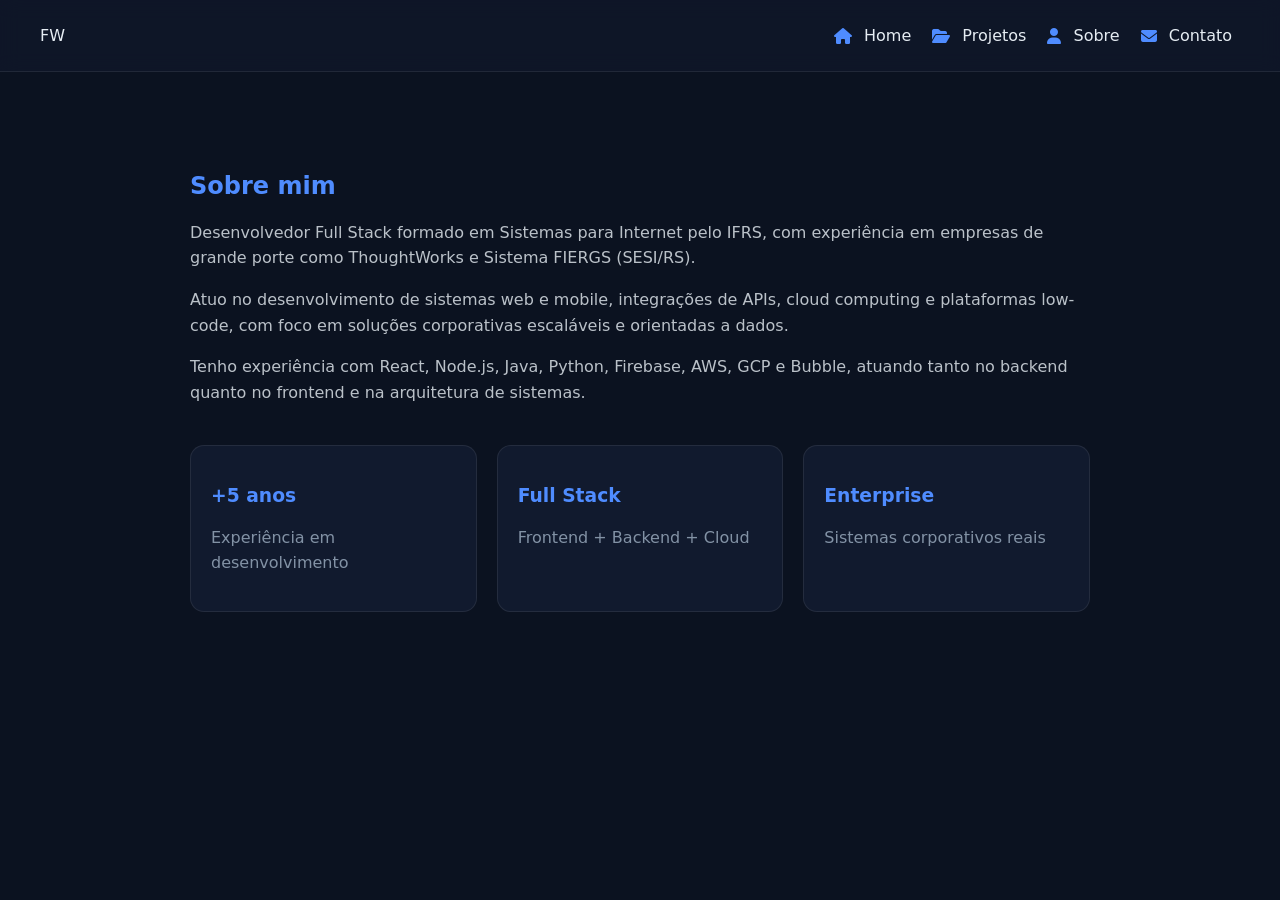
==== about.html @ b5b7b96c "rebrand" ====
<!DOCTYPE html>
<html lang="pt-br">
<head>
  <meta charset="UTF-8">
  <meta name="viewport" content="width=device-width, initial-scale=1.0">
  <title>Sobre | Franco Wolff</title>

  <link rel="stylesheet" href="./css/global.css">
  <link rel="stylesheet" href="./css/about.css">
  <link rel="stylesheet" href="https://cdnjs.cloudflare.com/ajax/libs/font-awesome/6.5.0/css/all.min.css">
</head>
<body>

<header class="navbar">
  <div class="logo">FW</div>

  <nav>
    <a href="index.html"><i class="fa-solid fa-house"></i> Home</a>
    <a href="projects.html"><i class="fa-solid fa-folder-open"></i> Projetos</a>
    <a href="about.html"><i class="fa-solid fa-user"></i> Sobre</a>
    <a href="contact.html"><i class="fa-solid fa-envelope"></i> Contato</a>
  </nav>
</header>

<section class="about">
  <h1>Sobre mim</h1>

  <p>
    Desenvolvedor Full Stack formado em Sistemas para Internet pelo IFRS, com experiência em empresas de grande porte como ThoughtWorks e Sistema FIERGS (SESI/RS).
  </p>

  <p>
    Atuo no desenvolvimento de sistemas web e mobile, integrações de APIs, cloud computing e plataformas low-code, com foco em soluções corporativas escaláveis e orientadas a dados.
  </p>

  <p>
    Tenho experiência com React, Node.js, Java, Python, Firebase, AWS, GCP e Bubble, atuando tanto no backend quanto no frontend e na arquitetura de sistemas.
  </p>

  <div class="info-grid">
    <div class="info-card">
      <h3>+5 anos</h3>
      <p>Experiência em desenvolvimento</p>
    </div>

    <div class="info-card">
      <h3>Full Stack</h3>
      <p>Frontend + Backend + Cloud</p>
    </div>

    <div class="info-card">
      <h3>Enterprise</h3>
      <p>Sistemas corporativos reais</p>
    </div>
  </div>
</section>

</body>
</html>
---- css/global.css ----
:root {
  --bg: #0b1220;
  --card: #111a2e;

  --text: #e6edf3;
  --muted: #9fb0c3;

  --primary: #4f8cff;
  --accent: #7c5cff;

  --border: rgba(255, 255, 255, 0.08);
}

body {
  margin: 0;
  font-family: ui-sans-serif, system-ui, -apple-system, Segoe UI, Roboto, Arial;
  background: var(--bg);
  color: var(--text);
}

/* LINKS */
a {
  color: var(--text);
  text-decoration: none;
  transition: 0.2s;
}

a:hover {
  color: var(--primary);
}

/* NAVBAR */
.navbar {
  display: flex;
  justify-content: space-between;
  align-items: center;
  padding: 18px 40px;
  background: rgba(17, 26, 46, 0.6);
  backdrop-filter: blur(10px);
  position: sticky;
  top: 0;
  border-bottom: 1px solid var(--border);
}

nav a {
  display: inline-flex;
  align-items: center;
  gap: 6px;
  padding: 8px 8px;
}

nav a:hover {
  opacity: 1;
  color: var(--primary);
}

nav i {
  margin-right: 6px;
  color: var(--primary);
}

/* BOTÕES */
.btn {
  padding: 10px 18px;
  background: var(--primary);
  color: white;
  border-radius: 10px;
  display: inline-block;
  transition: 0.2s;
  font-weight: 500;
}

.btn:hover {
  background: var(--accent);
}

.btn.secondary {
  background: transparent;
  border: 1px solid var(--border);
}

/* CARDS */
.card, .project-card, .info-card {
  background: var(--card);
  border: 1px solid var(--border);
  border-radius: 14px;
  padding: 20px;
  transition: 0.25s;
}

.card:hover, .project-card:hover {
  transform: translateY(-4px);
  border-color: var(--primary);
}
---- css/about.css ----
.about {
  padding: 80px 40px;
  max-width: 900px;
  margin: 0 auto;
}

.about h1 {
  color: var(--primary);
}

.about p {
  opacity: 0.8;
  line-height: 1.6;
  margin-bottom: 15px;
}

.info-grid {
  display: grid;
  grid-template-columns: repeat(3, 1fr);
  gap: 20px;
  margin-top: 40px;
}

.info-card h3 {
  color: var(--primary);
}

.info-card p {
  color: var(--muted);
}
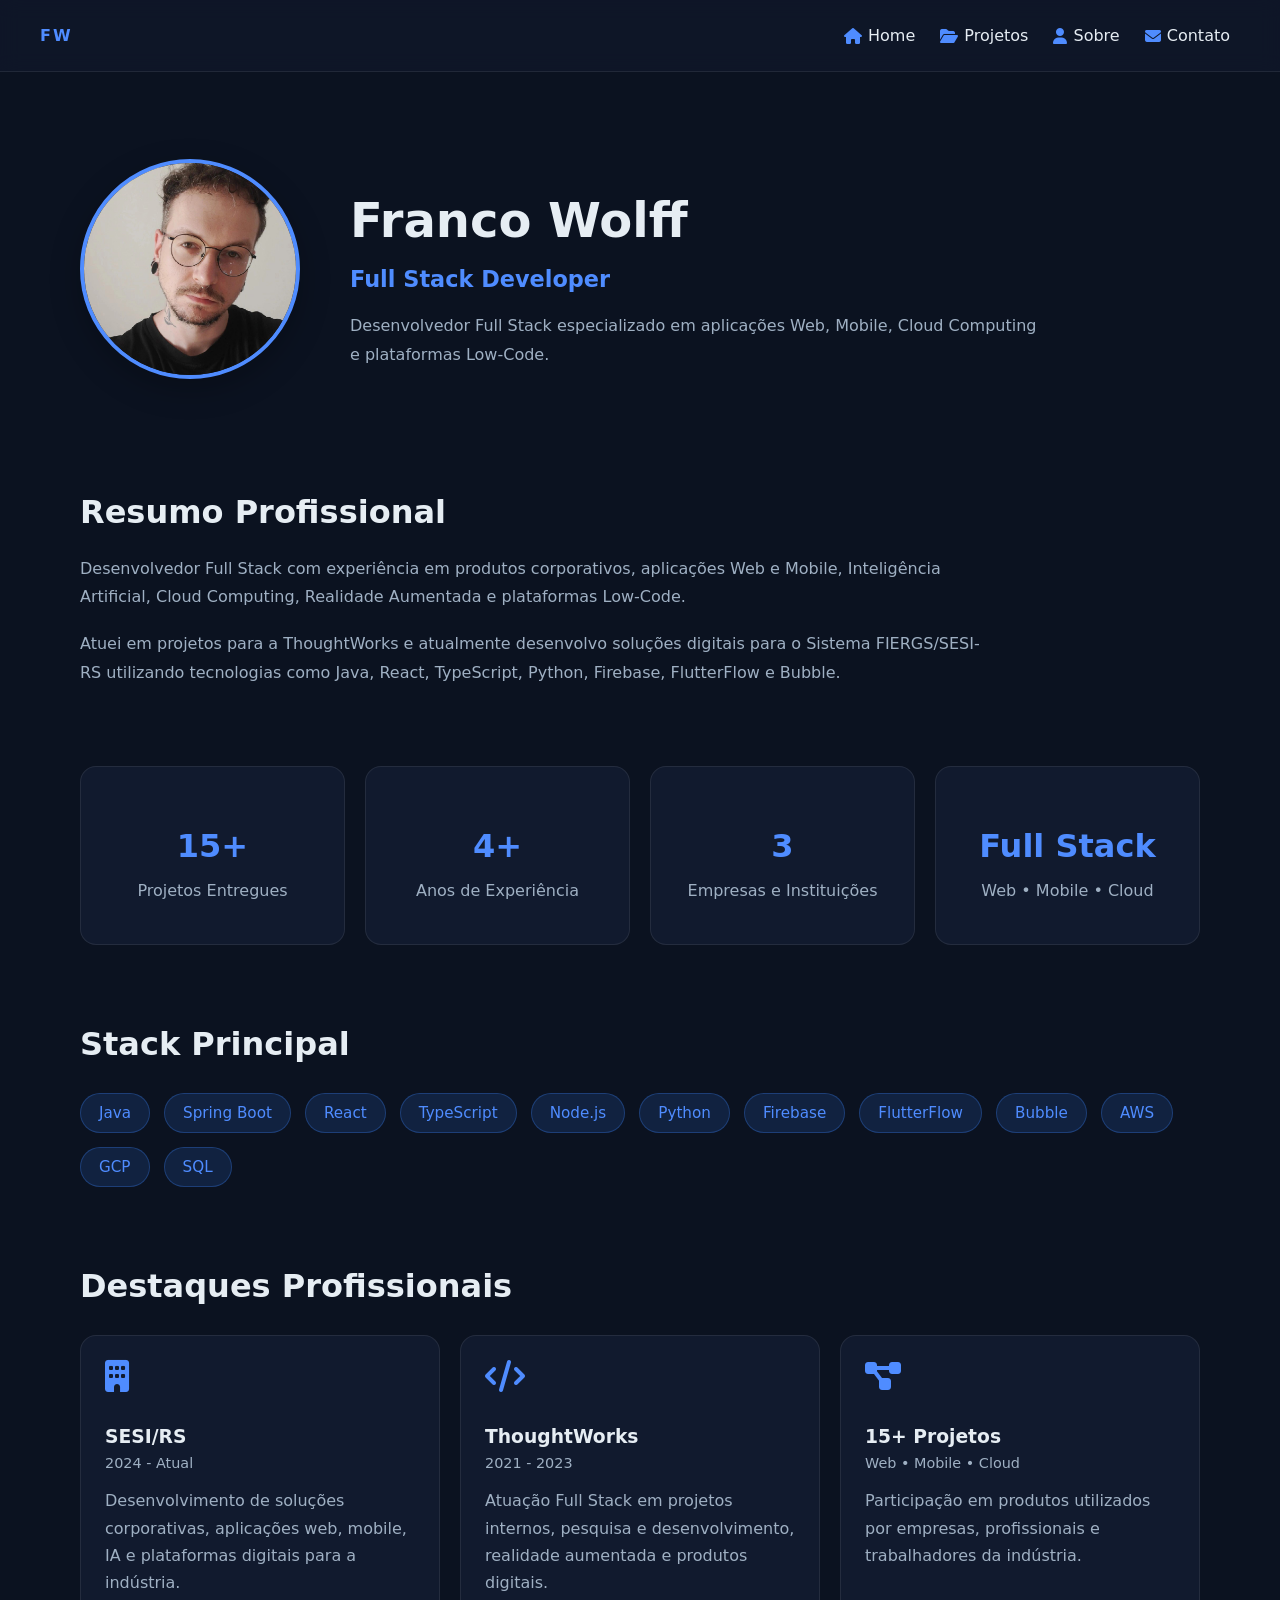
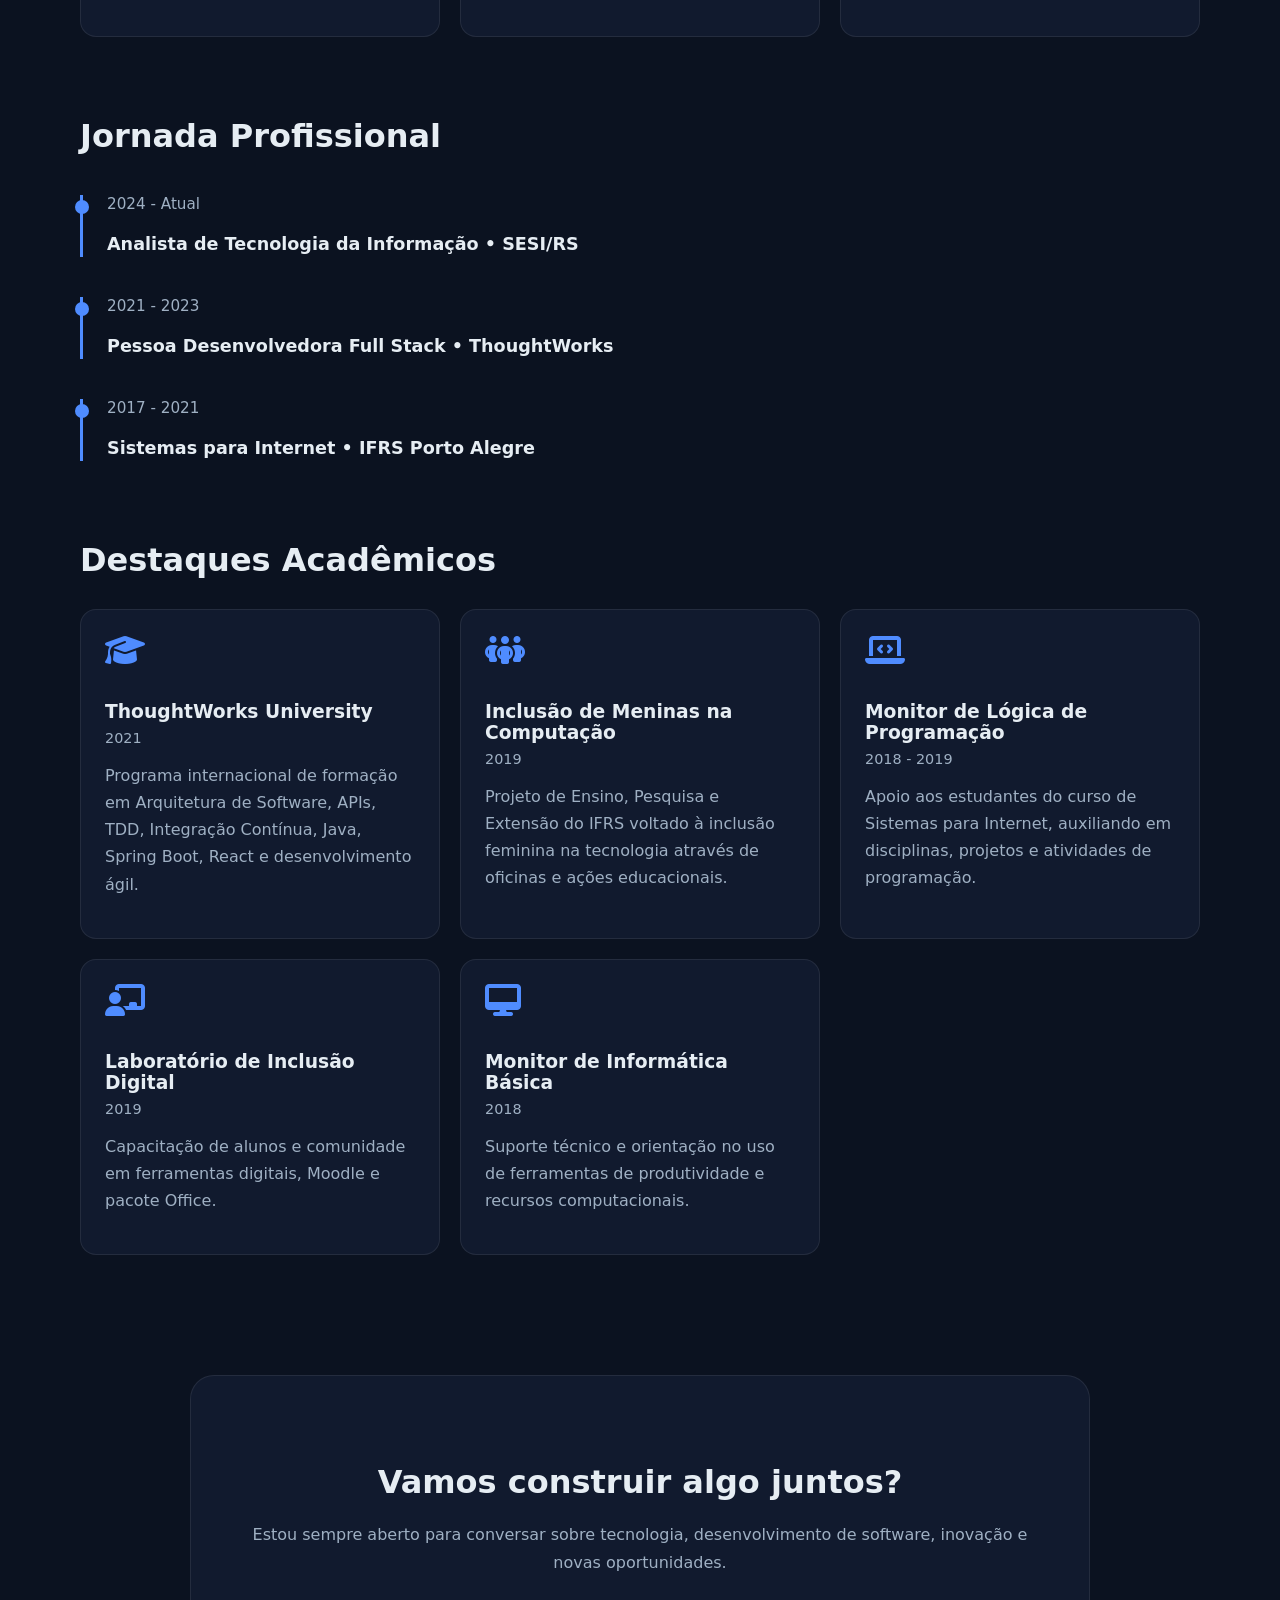
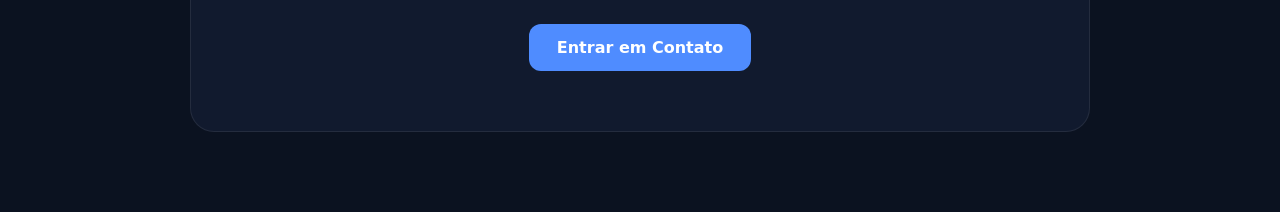
==== commit c1db4aa5: "novos recursos" ====
--- a/about.html
+++ b/about.html
@@ -1,58 +1,341 @@
 <!DOCTYPE html>
 <html lang="pt-br">
 <head>
-  <meta charset="UTF-8">
-  <meta name="viewport" content="width=device-width, initial-scale=1.0">
-  <title>Sobre | Franco Wolff</title>
-
-  <link rel="stylesheet" href="./css/global.css">
-  <link rel="stylesheet" href="./css/about.css">
-  <link rel="stylesheet" href="https://cdnjs.cloudflare.com/ajax/libs/font-awesome/6.5.0/css/all.min.css">
+    <meta charset="UTF-8">
+    <meta name="viewport" content="width=device-width, initial-scale=1.0">
+
+    <title>Sobre | Franco Wolff</title>
+
+    <link rel="stylesheet" href="./css/global.css">
+    <link rel="stylesheet" href="./css/about.css">
+
+    <link rel="stylesheet"
+        href="https://cdnjs.cloudflare.com/ajax/libs/font-awesome/6.5.0/css/all.min.css">
 </head>
 <body>
 
 <header class="navbar">
-  <div class="logo">FW</div>
-
-  <nav>
-    <a href="index.html"><i class="fa-solid fa-house"></i> Home</a>
-    <a href="projects.html"><i class="fa-solid fa-folder-open"></i> Projetos</a>
-    <a href="about.html"><i class="fa-solid fa-user"></i> Sobre</a>
-    <a href="contact.html"><i class="fa-solid fa-envelope"></i> Contato</a>
-  </nav>
+
+    <div class="logo">FW</div>
+
+    <nav>
+        <a href="index.html">
+            <i class="fa-solid fa-house"></i>
+            Home
+        </a>
+
+        <a href="projects.html">
+            <i class="fa-solid fa-folder-open"></i>
+            Projetos
+        </a>
+
+        <a href="about.html">
+            <i class="fa-solid fa-user"></i>
+            Sobre
+        </a>
+
+        <a href="contact.html">
+            <i class="fa-solid fa-envelope"></i>
+            Contato
+        </a>
+    </nav>
+
 </header>
 
+<section class="about-hero">
+
+    <img
+        src="./assets/images/profile.jpg"
+        alt="Franco Wolff">
+
+    <div class="hero-content">
+
+        <h1>Franco Wolff</h1>
+
+        <h2>Full Stack Developer</h2>
+
+        <p>
+            Desenvolvedor Full Stack especializado em aplicações Web,
+            Mobile, Cloud Computing e plataformas Low-Code.
+        </p>
+
+    </div>
+
+</section>
+
 <section class="about">
-  <h1>Sobre mim</h1>
-
-  <p>
-    Desenvolvedor Full Stack formado em Sistemas para Internet pelo IFRS, com experiência em empresas de grande porte como ThoughtWorks e Sistema FIERGS (SESI/RS).
-  </p>
-
-  <p>
-    Atuo no desenvolvimento de sistemas web e mobile, integrações de APIs, cloud computing e plataformas low-code, com foco em soluções corporativas escaláveis e orientadas a dados.
-  </p>
-
-  <p>
-    Tenho experiência com React, Node.js, Java, Python, Firebase, AWS, GCP e Bubble, atuando tanto no backend quanto no frontend e na arquitetura de sistemas.
-  </p>
-
-  <div class="info-grid">
-    <div class="info-card">
-      <h3>+5 anos</h3>
-      <p>Experiência em desenvolvimento</p>
-    </div>
-
-    <div class="info-card">
-      <h3>Full Stack</h3>
-      <p>Frontend + Backend + Cloud</p>
-    </div>
-
-    <div class="info-card">
-      <h3>Enterprise</h3>
-      <p>Sistemas corporativos reais</p>
-    </div>
-  </div>
+
+    <h2>Resumo Profissional</h2>
+
+    <p class="hero-description">
+        Desenvolvedor Full Stack com experiência em produtos corporativos,
+        aplicações Web e Mobile, Inteligência Artificial, Cloud Computing,
+        Realidade Aumentada e plataformas Low-Code.
+    </p>
+
+    <p class="hero-description">
+        Atuei em projetos para a ThoughtWorks e atualmente desenvolvo
+        soluções digitais para o Sistema FIERGS/SESI-RS utilizando
+        tecnologias como Java, React, TypeScript, Python, Firebase,
+        FlutterFlow e Bubble.
+    </p>
+
+</section>
+
+<section class="metrics">
+
+    <div class="metric-card">
+        <h3>15+</h3>
+        <p>Projetos Entregues</p>
+    </div>
+
+    <div class="metric-card">
+        <h3>4+</h3>
+        <p>Anos de Experiência</p>
+    </div>
+
+    <div class="metric-card">
+        <h3>3</h3>
+        <p>Empresas e Instituições</p>
+    </div>
+
+    <div class="metric-card">
+        <h3>Full Stack</h3>
+        <p>Web • Mobile • Cloud</p>
+    </div>
+
+</section>
+
+<section class="skills">
+
+    <h2>Stack Principal</h2>
+
+    <div class="skills-grid">
+
+        <span>Java</span>
+        <span>Spring Boot</span>
+        <span>React</span>
+        <span>TypeScript</span>
+        <span>Node.js</span>
+        <span>Python</span>
+        <span>Firebase</span>
+        <span>FlutterFlow</span>
+        <span>Bubble</span>
+        <span>AWS</span>
+        <span>GCP</span>
+        <span>SQL</span>
+
+    </div>
+
+</section>
+
+<section class="career">
+
+    <h2>Destaques Profissionais</h2>
+
+    <div class="highlights-grid">
+
+        <div class="highlight-card">
+
+            <i class="fa-solid fa-building"></i>
+
+            <h3>SESI/RS</h3>
+
+            <span>2024 - Atual</span>
+
+            <p>
+                Desenvolvimento de soluções corporativas,
+                aplicações web, mobile, IA e plataformas
+                digitais para a indústria.
+            </p>
+
+        </div>
+
+        <div class="highlight-card">
+
+            <i class="fa-solid fa-code"></i>
+
+            <h3>ThoughtWorks</h3>
+
+            <span>2021 - 2023</span>
+
+            <p>
+                Atuação Full Stack em projetos internos,
+                pesquisa e desenvolvimento, realidade
+                aumentada e produtos digitais.
+            </p>
+
+        </div>
+
+        <div class="highlight-card">
+
+            <i class="fa-solid fa-diagram-project"></i>
+
+            <h3>15+ Projetos</h3>
+
+            <span>Web • Mobile • Cloud</span>
+
+            <p>
+                Participação em produtos utilizados por
+                empresas, profissionais e trabalhadores
+                da indústria.
+            </p>
+
+        </div>
+
+    </div>
+
+</section>
+
+<section class="timeline">
+
+    <h2>Jornada Profissional</h2>
+
+    <div class="timeline-item">
+
+        <span>2024 - Atual</span>
+
+        <h3>
+            Analista de Tecnologia da Informação
+            • SESI/RS
+        </h3>
+
+    </div>
+
+    <div class="timeline-item">
+
+        <span>2021 - 2023</span>
+
+        <h3>
+            Pessoa Desenvolvedora Full Stack
+            • ThoughtWorks
+        </h3>
+
+    </div>
+
+    <div class="timeline-item">
+
+        <span>2017 - 2021</span>
+
+        <h3>
+            Sistemas para Internet
+            • IFRS Porto Alegre
+        </h3>
+
+    </div>
+
+</section>
+
+<section class="highlights">
+
+    <h2>Destaques Acadêmicos</h2>
+
+    <div class="highlights-grid">
+
+        <div class="highlight-card">
+
+            <i class="fa-solid fa-graduation-cap"></i>
+
+            <h3>ThoughtWorks University</h3>
+
+            <span>2021</span>
+
+            <p>
+                Programa internacional de formação em
+                Arquitetura de Software, APIs, TDD,
+                Integração Contínua, Java, Spring Boot,
+                React e desenvolvimento ágil.
+            </p>
+
+        </div>
+
+        <div class="highlight-card">
+
+            <i class="fa-solid fa-people-group"></i>
+
+            <h3>Inclusão de Meninas na Computação</h3>
+
+            <span>2019</span>
+
+            <p>
+                Projeto de Ensino, Pesquisa e Extensão
+                do IFRS voltado à inclusão feminina na
+                tecnologia através de oficinas e ações
+                educacionais.
+            </p>
+
+        </div>
+
+        <div class="highlight-card">
+
+            <i class="fa-solid fa-laptop-code"></i>
+
+            <h3>Monitor de Lógica de Programação</h3>
+
+            <span>2018 - 2019</span>
+
+            <p>
+                Apoio aos estudantes do curso de Sistemas
+                para Internet, auxiliando em disciplinas,
+                projetos e atividades de programação.
+            </p>
+
+        </div>
+
+        <div class="highlight-card">
+
+            <i class="fa-solid fa-chalkboard-user"></i>
+
+            <h3>Laboratório de Inclusão Digital</h3>
+
+            <span>2019</span>
+
+            <p>
+                Capacitação de alunos e comunidade em
+                ferramentas digitais, Moodle e pacote
+                Office.
+            </p>
+
+        </div>
+
+        <div class="highlight-card">
+
+            <i class="fa-solid fa-desktop"></i>
+
+            <h3>Monitor de Informática Básica</h3>
+
+            <span>2018</span>
+
+            <p>
+                Suporte técnico e orientação no uso de
+                ferramentas de produtividade e recursos
+                computacionais.
+            </p>
+
+        </div>
+
+    </div>
+
+</section>
+
+<section class="about-cta">
+
+    <h2>Vamos construir algo juntos?</h2>
+
+    <p>
+        Estou sempre aberto para conversar sobre
+        tecnologia, desenvolvimento de software,
+        inovação e novas oportunidades.
+    </p>
+
+    <a
+        href="contact.html"
+        class="cta-button">
+
+        Entrar em Contato
+
+    </a>
+
 </section>
 
 </body>
--- a/css/global.css
+++ b/css/global.css
@@ -9,6 +9,10 @@
   --accent: #7c5cff;
 
   --border: rgba(255, 255, 255, 0.08);
+}
+
+* {
+  box-sizing: border-box;
 }
 
 body {
@@ -40,22 +44,23 @@
   position: sticky;
   top: 0;
   border-bottom: 1px solid var(--border);
+  z-index: 100;
+}
+
+.logo {
+  font-weight: 700;
+  color: var(--primary);
+  letter-spacing: 2px;
 }
 
 nav a {
   display: inline-flex;
   align-items: center;
   gap: 6px;
-  padding: 8px 8px;
-}
-
-nav a:hover {
-  opacity: 1;
-  color: var(--primary);
+  padding: 8px 10px;
 }
 
 nav i {
-  margin-right: 6px;
   color: var(--primary);
 }
 
@@ -64,14 +69,18 @@
   padding: 10px 18px;
   background: var(--primary);
   color: white;
-  border-radius: 10px;
-  display: inline-block;
-  transition: 0.2s;
+  border-radius: 12px;
+  display: inline-flex;
+  align-items: center;
+  gap: 8px;
   font-weight: 500;
+  transition: 0.25s;
+  border: 1px solid transparent;
 }
 
 .btn:hover {
   background: var(--accent);
+  transform: translateY(-2px);
 }
 
 .btn.secondary {
@@ -79,16 +88,46 @@
   border: 1px solid var(--border);
 }
 
-/* CARDS */
-.card, .project-card, .info-card {
+.btn.secondary:hover {
+  border-color: var(--primary);
+  color: var(--primary);
+}
+
+/* CARDS PADRÃO (mesmo estilo do about) */
+.card {
   background: var(--card);
   border: 1px solid var(--border);
-  border-radius: 14px;
+  border-radius: 16px;
   padding: 20px;
   transition: 0.25s;
 }
 
-.card:hover, .project-card:hover {
-  transform: translateY(-4px);
+.card:hover {
+  transform: translateY(-5px);
   border-color: var(--primary);
+}
+
+/* SEÇÕES PADRÃO */
+section {
+  max-width: 1200px;
+  margin: 0 auto;
+  padding: 80px 40px;
+}
+
+h2 {
+  font-size: 2rem;
+  margin-bottom: 30px;
+}
+
+/* RESPONSIVO */
+@media (max-width: 768px) {
+  .navbar {
+    padding: 14px 20px;
+    flex-direction: column;
+    gap: 10px;
+  }
+
+  section {
+    padding: 60px 20px;
+  }
 }
--- a/css/about.css
+++ b/css/about.css
@@ -1,30 +1,332 @@
+.about-hero {
+    max-width: 1200px;
+    margin: 80px auto 40px;
+    padding: 0 40px;
+
+    display: flex;
+    align-items: center;
+    gap: 50px;
+}
+
+.about-hero img {
+    width: 220px;
+    height: 220px;
+
+    border-radius: 50%;
+
+    object-fit: cover;
+
+    border: 4px solid var(--primary);
+
+    box-shadow: 0 10px 30px rgba(0,0,0,.25);
+}
+
+.hero-content h1 {
+    font-size: 3rem;
+    margin-bottom: 10px;
+}
+
+.hero-content h2 {
+    color: var(--primary);
+    font-size: 1.4rem;
+    margin-bottom: 20px;
+}
+
+.hero-content p {
+    color: var(--muted);
+    line-height: 1.8;
+    max-width: 700px;
+}
+
 .about {
-  padding: 80px 40px;
-  max-width: 900px;
-  margin: 0 auto;
-}
-
-.about h1 {
-  color: var(--primary);
-}
-
-.about p {
-  opacity: 0.8;
-  line-height: 1.6;
-  margin-bottom: 15px;
-}
-
-.info-grid {
-  display: grid;
-  grid-template-columns: repeat(3, 1fr);
-  gap: 20px;
-  margin-top: 40px;
-}
-
-.info-card h3 {
-  color: var(--primary);
-}
-
-.info-card p {
-  color: var(--muted);
+    max-width: 1200px;
+    margin: 0 auto;
+    padding: 40px;
+}
+
+.about h2 {
+    margin-bottom: 24px;
+    font-size: 2rem;
+}
+
+.hero-description {
+    color: var(--muted);
+    line-height: 1.8;
+    margin-bottom: 18px;
+    max-width: 900px;
+}
+
+.metrics {
+    max-width: 1200px;
+    margin: 20px auto 80px;
+    padding: 0 40px;
+
+    display: grid;
+    grid-template-columns: repeat(auto-fit, minmax(220px, 1fr));
+    gap: 20px;
+}
+
+.metric-card {
+    background: var(--card);
+    border: 1px solid var(--border);
+
+    border-radius: 16px;
+
+    padding: 28px;
+
+    text-align: center;
+
+    transition: .25s;
+}
+
+.metric-card:hover {
+    transform: translateY(-5px);
+    border-color: var(--primary);
+}
+
+.metric-card h3 {
+    color: var(--primary);
+    font-size: 2rem;
+    margin-bottom: 10px;
+}
+
+.metric-card p {
+    color: var(--muted);
+}
+
+.skills {
+    max-width: 1200px;
+    margin: 80px auto;
+    padding: 0 40px;
+}
+
+.skills h2 {
+    margin-bottom: 30px;
+}
+
+.skills-grid {
+    display: flex;
+    flex-wrap: wrap;
+    gap: 14px;
+}
+
+.skills-grid span {
+    padding: 10px 18px;
+
+    border-radius: 999px;
+
+    background: rgba(59,130,246,.15);
+
+    border: 1px solid rgba(59,130,246,.3);
+
+    color: var(--primary);
+
+    font-size: .95rem;
+    font-weight: 500;
+}
+
+.career {
+    max-width: 1200px;
+    margin: 80px auto;
+    padding: 0 40px;
+}
+
+.career h2 {
+    margin-bottom: 30px;
+}
+
+.highlights {
+    max-width: 1200px;
+    margin: 80px auto;
+    padding: 0 40px;
+}
+
+.highlights h2 {
+    margin-bottom: 30px;
+    font-size: 2rem;
+}
+
+.highlights-grid {
+    display: grid;
+    grid-template-columns: repeat(auto-fit, minmax(280px, 1fr));
+    gap: 20px;
+}
+
+.highlight-card {
+    background: var(--card);
+
+    border: 1px solid var(--border);
+
+    border-radius: 16px;
+
+    padding: 24px;
+
+    transition: .25s;
+}
+
+.highlight-card:hover {
+    transform: translateY(-5px);
+    border-color: var(--primary);
+}
+
+.highlight-card i {
+    font-size: 2rem;
+    color: var(--primary);
+    margin-bottom: 16px;
+}
+
+.highlight-card h3 {
+    margin-bottom: 8px;
+}
+
+.highlight-card span {
+    display: block;
+
+    color: var(--muted);
+
+    margin-bottom: 12px;
+
+    font-size: .9rem;
+}
+
+.highlight-card p {
+    color: var(--muted);
+    line-height: 1.7;
+}
+
+.timeline {
+    max-width: 1200px;
+    margin: 80px auto;
+    padding: 0 40px;
+}
+
+.timeline h2 {
+    margin-bottom: 40px;
+}
+
+.timeline-item {
+    position: relative;
+
+    border-left: 3px solid var(--primary);
+
+    padding-left: 24px;
+
+    margin-bottom: 40px;
+}
+
+.timeline-item::before {
+    content: "";
+
+    position: absolute;
+
+    left: -8px;
+    top: 5px;
+
+    width: 14px;
+    height: 14px;
+
+    border-radius: 50%;
+
+    background: var(--primary);
+}
+
+.timeline-item span {
+    display: block;
+
+    color: var(--muted);
+
+    margin-bottom: 8px;
+
+    font-size: .95rem;
+}
+
+.timeline-item h3 {
+    font-size: 1.1rem;
+    line-height: 1.5;
+}
+
+.about-cta {
+    max-width: 900px;
+
+    margin: 120px auto 80px;
+
+    padding: 60px 40px;
+
+    text-align: center;
+
+    background: var(--card);
+
+    border: 1px solid var(--border);
+
+    border-radius: 24px;
+}
+
+.about-cta h2 {
+    margin-bottom: 20px;
+}
+
+.about-cta p {
+    color: var(--muted);
+    line-height: 1.8;
+}
+
+.cta-button {
+    display: inline-block;
+
+    margin-top: 30px;
+
+    padding: 14px 28px;
+
+    border-radius: 12px;
+
+    background: var(--primary);
+
+    color: #fff;
+
+    text-decoration: none;
+
+    font-weight: 600;
+
+    transition: .25s;
+}
+
+.cta-button:hover {
+    transform: translateY(-3px);
+    opacity: .9;
+}
+
+@media (max-width: 768px) {
+
+    .about-hero {
+        flex-direction: column;
+        text-align: center;
+
+        padding: 0 20px;
+    }
+
+    .about-hero img {
+        width: 180px;
+        height: 180px;
+    }
+
+    .hero-content h1 {
+        font-size: 2.3rem;
+    }
+
+    .about,
+    .skills,
+    .career,
+    .timeline,
+    .highlights {
+        padding: 0 20px;
+    }
+
+    .metrics {
+        padding: 0 20px;
+    }
+
+    .about-cta {
+        margin: 80px 20px;
+        padding: 40px 24px;
+    }
 }
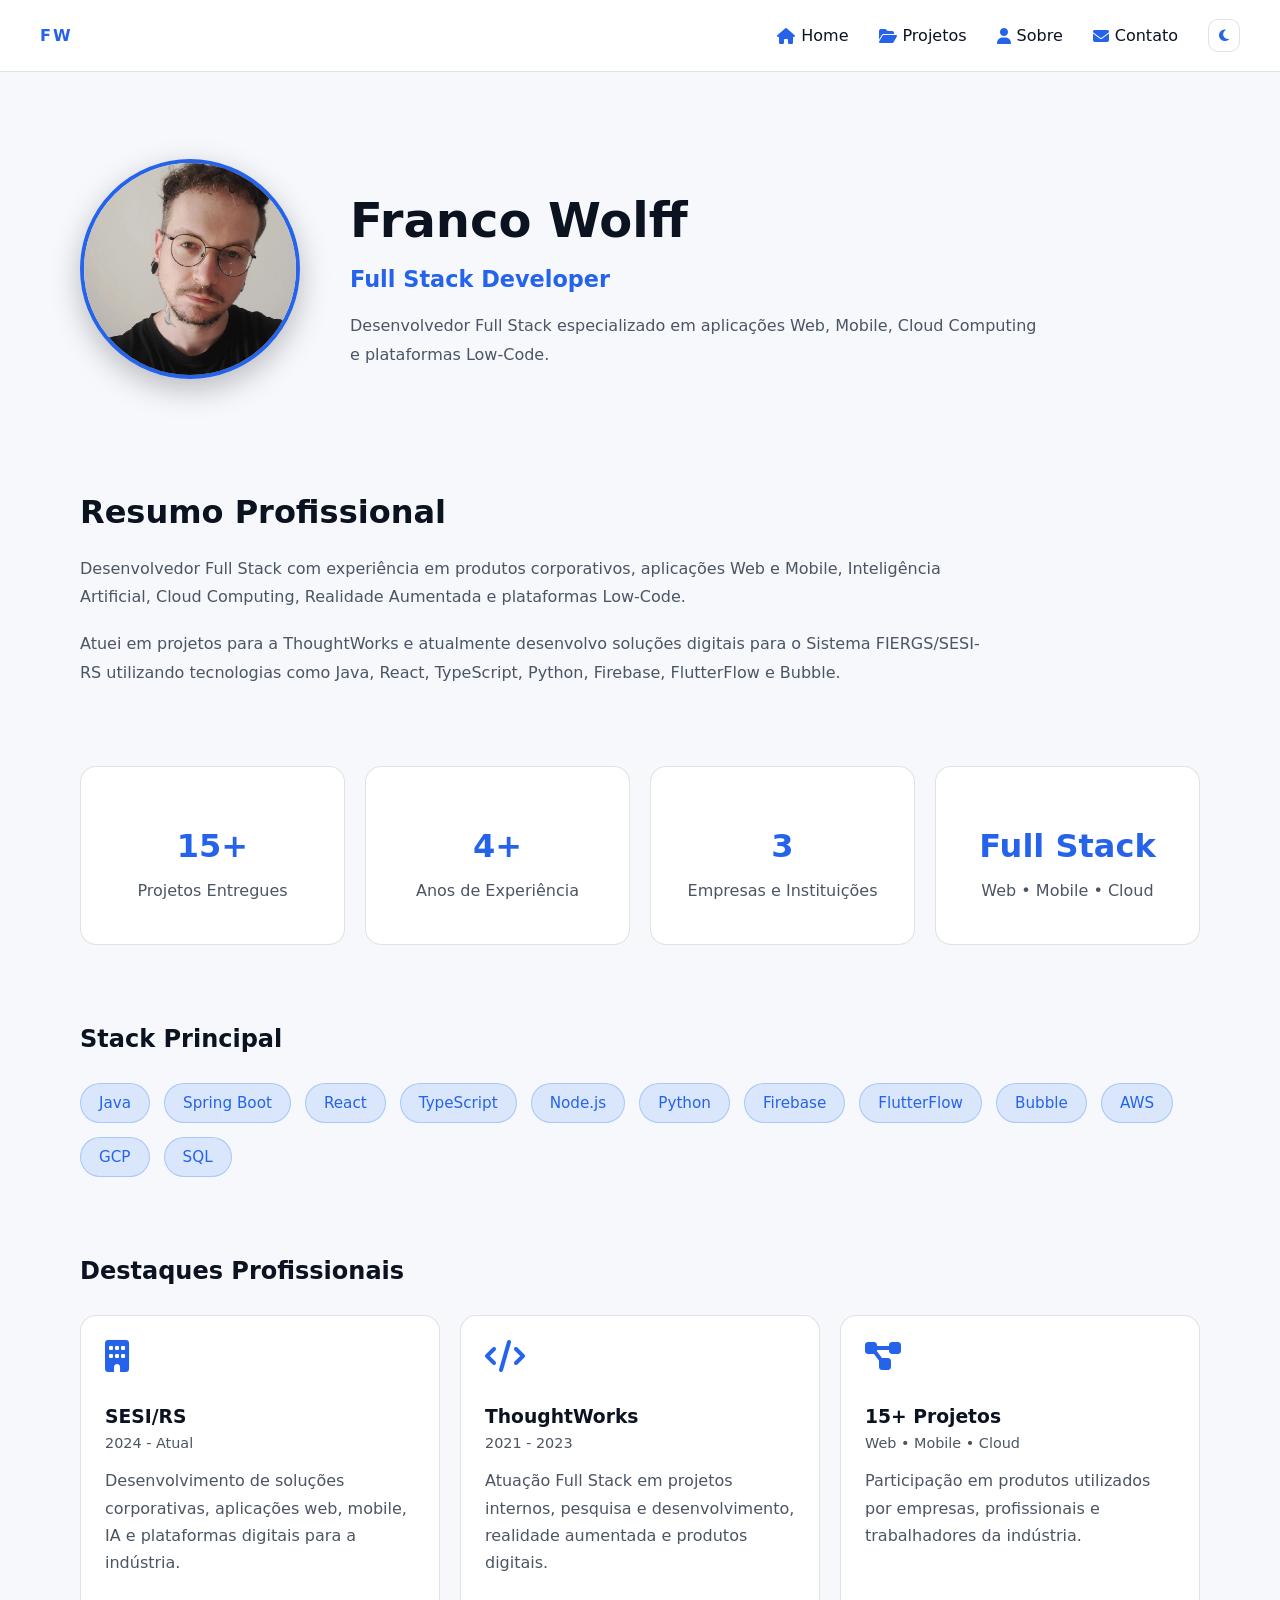
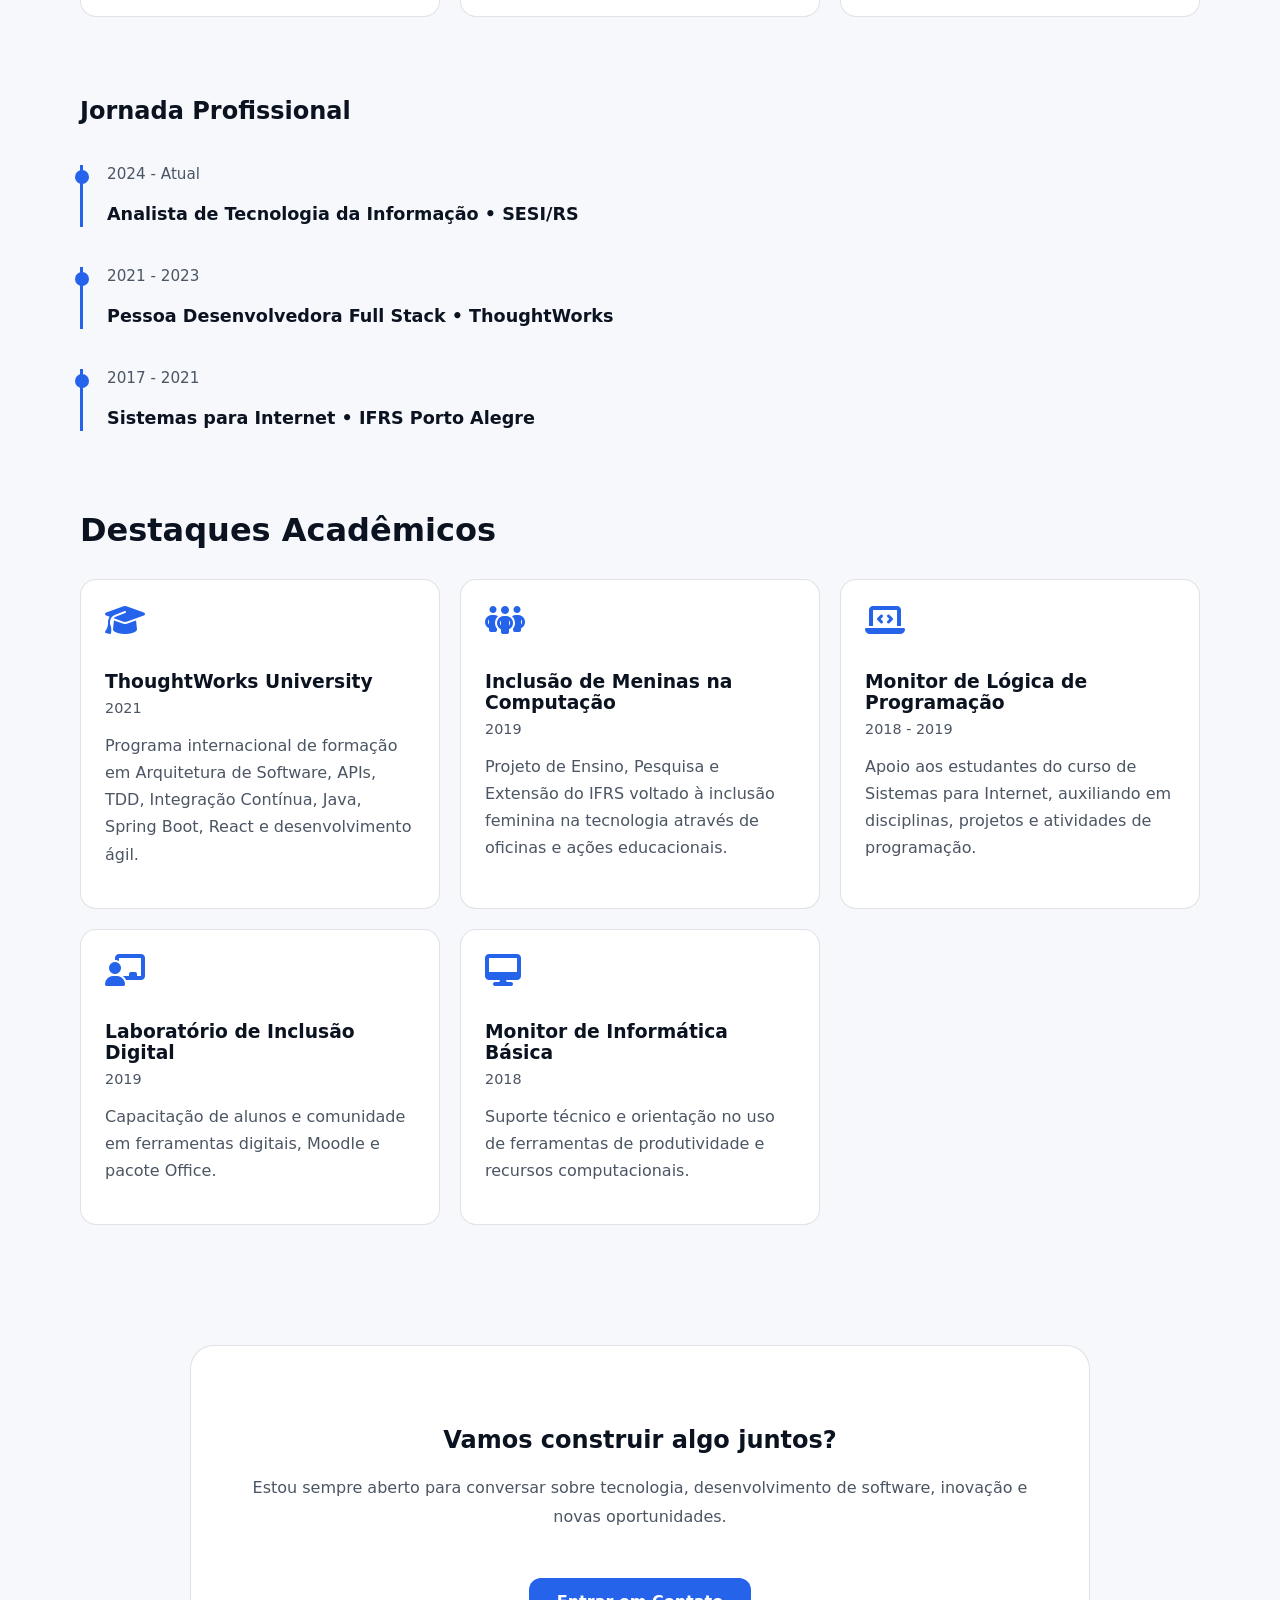
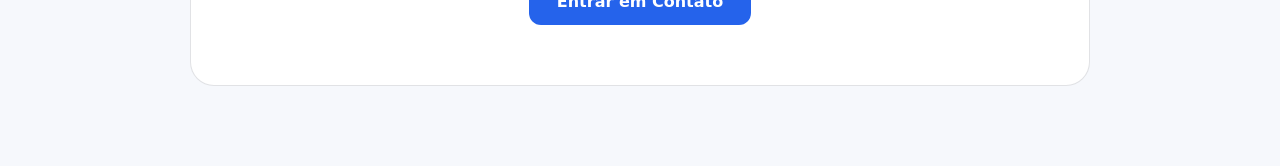
==== commit 2e6f22fa: "navbar component" ====
--- a/about.html
+++ b/about.html
@@ -14,33 +14,7 @@
 </head>
 <body>
 
-<header class="navbar">
-
-    <div class="logo">FW</div>
-
-    <nav>
-        <a href="index.html">
-            <i class="fa-solid fa-house"></i>
-            Home
-        </a>
-
-        <a href="projects.html">
-            <i class="fa-solid fa-folder-open"></i>
-            Projetos
-        </a>
-
-        <a href="about.html">
-            <i class="fa-solid fa-user"></i>
-            Sobre
-        </a>
-
-        <a href="contact.html">
-            <i class="fa-solid fa-envelope"></i>
-            Contato
-        </a>
-    </nav>
-
-</header>
+<div id="navbar"></div>
 
 <section class="about-hero">
 
@@ -338,5 +312,10 @@
 
 </section>
 
+<script src="./js/components.js"></script>
+<script>
+  loadComponent("#navbar", "./components/navbar.html");
+</script>
+
 </body>
 </html>
--- a/css/global.css
+++ b/css/global.css
@@ -1,4 +1,5 @@
 :root {
+  /* DARK (default) */
   --bg: #0b1220;
   --card: #111a2e;
 
@@ -11,6 +12,36 @@
   --border: rgba(255, 255, 255, 0.08);
 }
 
+/* 🌞 LIGHT MODE */
+[data-theme="light"] {
+  --bg: #f6f8fc;
+  --card: #ffffff;
+
+  --text: #0b1220;
+  --muted: #4b5563;
+
+  --primary: #2563eb;
+  --accent: #7c5cff;
+
+  --border: rgba(15, 23, 42, 0.12);
+}
+
+/* AUTO: sistema do usuário */
+@media (prefers-color-scheme: light) {
+  :root:not([data-theme]) {
+    --bg: #f6f8fc;
+    --card: #ffffff;
+
+    --text: #0b1220;
+    --muted: #4b5563;
+
+    --primary: #2563eb;
+    --accent: #7c5cff;
+
+    --border: rgba(15, 23, 42, 0.12);
+  }
+}
+
 * {
   box-sizing: border-box;
 }
@@ -20,6 +51,7 @@
   font-family: ui-sans-serif, system-ui, -apple-system, Segoe UI, Roboto, Arial;
   background: var(--bg);
   color: var(--text);
+  transition: background 0.3s ease, color 0.3s ease;
 }
 
 /* LINKS */
@@ -39,7 +71,7 @@
   justify-content: space-between;
   align-items: center;
   padding: 18px 40px;
-  background: rgba(17, 26, 46, 0.6);
+  background: var(--card);
   backdrop-filter: blur(10px);
   position: sticky;
   top: 0;
@@ -53,6 +85,13 @@
   letter-spacing: 2px;
 }
 
+/* NAV LINKS */
+nav {
+  display: flex;
+  align-items: center;
+  gap: 10px;
+}
+
 nav a {
   display: inline-flex;
   align-items: center;
@@ -61,6 +100,23 @@
 }
 
 nav i {
+  color: var(--primary);
+}
+
+/* BOTÃO THEME */
+.theme-toggle {
+  background: transparent;
+  border: 1px solid var(--border);
+  color: var(--text);
+  padding: 8px 10px;
+  border-radius: 10px;
+  cursor: pointer;
+  margin-left: 10px;
+  transition: 0.2s;
+}
+
+.theme-toggle:hover {
+  border-color: var(--primary);
   color: var(--primary);
 }
 
@@ -93,7 +149,7 @@
   color: var(--primary);
 }
 
-/* CARDS PADRÃO (mesmo estilo do about) */
+/* CARDS */
 .card {
   background: var(--card);
   border: 1px solid var(--border);
@@ -107,24 +163,19 @@
   border-color: var(--primary);
 }
 
-/* SEÇÕES PADRÃO */
+/* SEÇÕES */
 section {
   max-width: 1200px;
   margin: 0 auto;
   padding: 80px 40px;
 }
 
-h2 {
-  font-size: 2rem;
-  margin-bottom: 30px;
-}
-
 /* RESPONSIVO */
 @media (max-width: 768px) {
   .navbar {
-    padding: 14px 20px;
     flex-direction: column;
     gap: 10px;
+    padding: 14px 20px;
   }
 
   section {
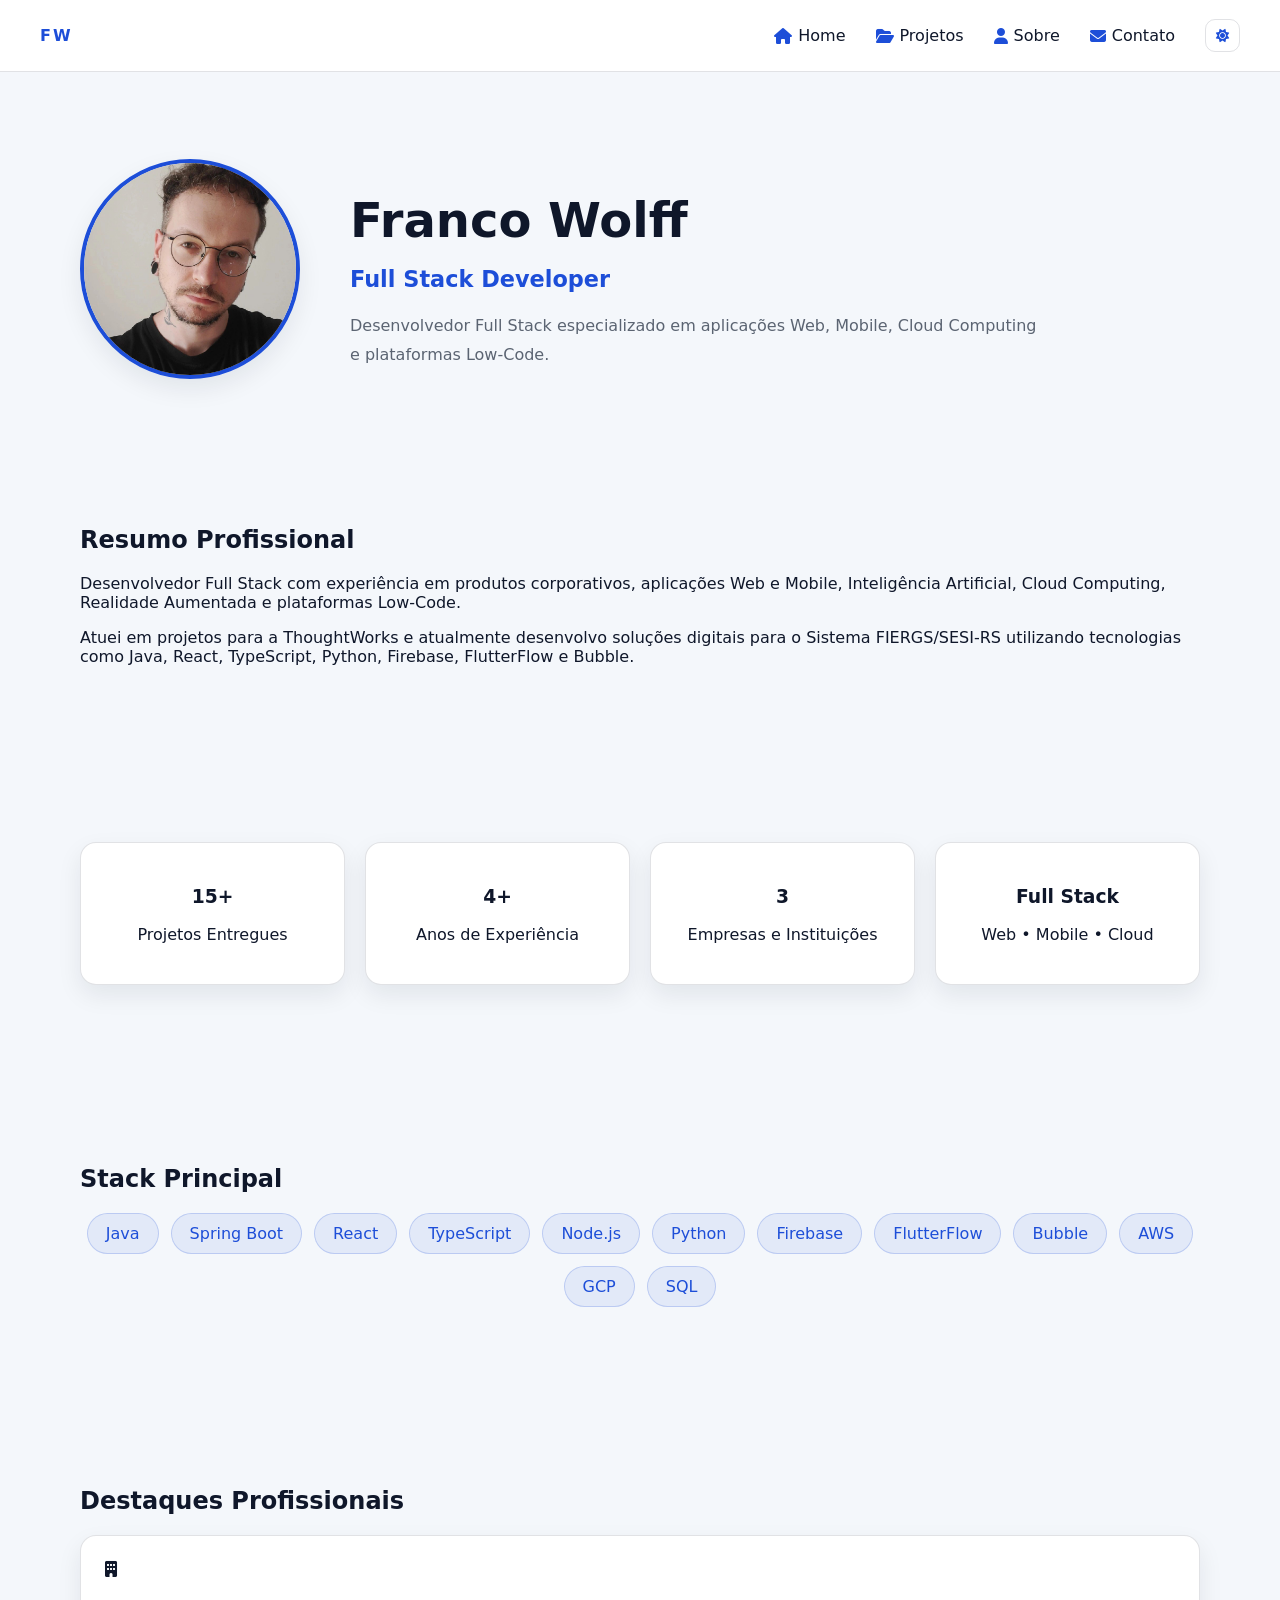
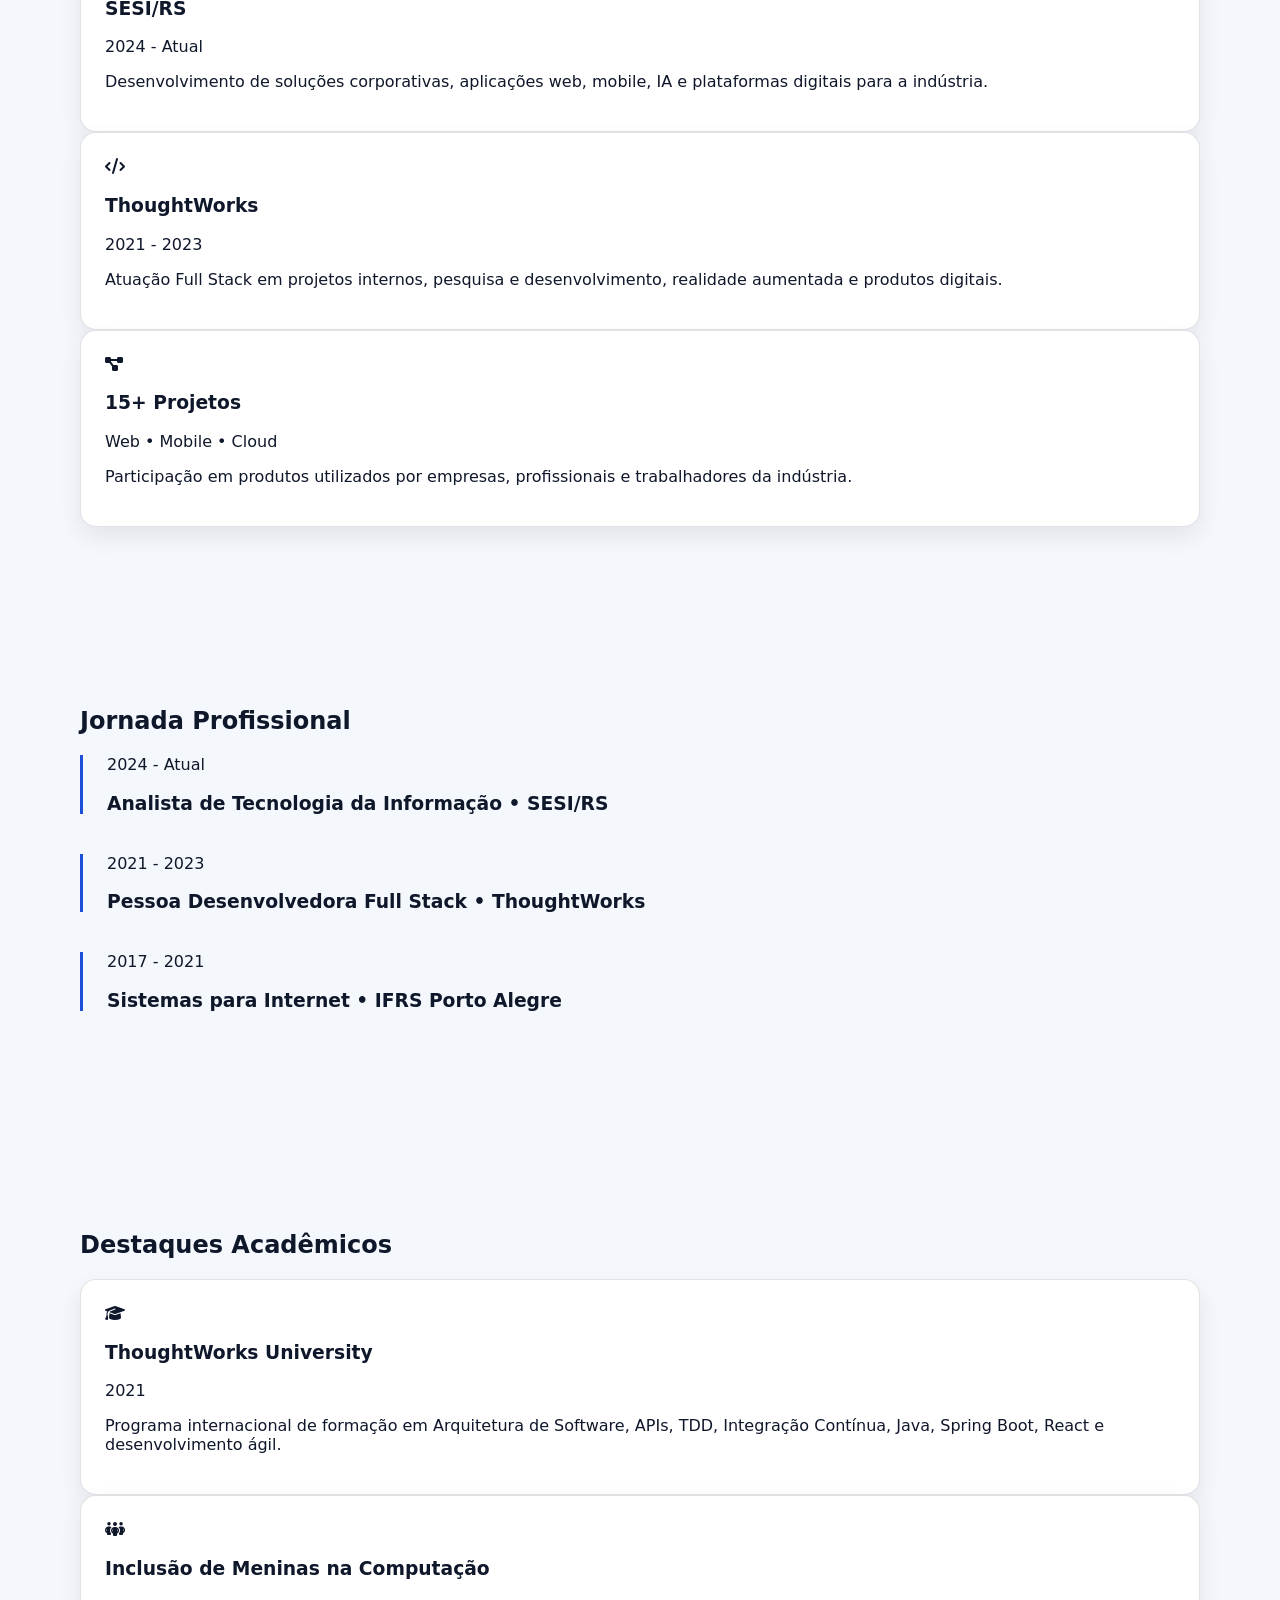
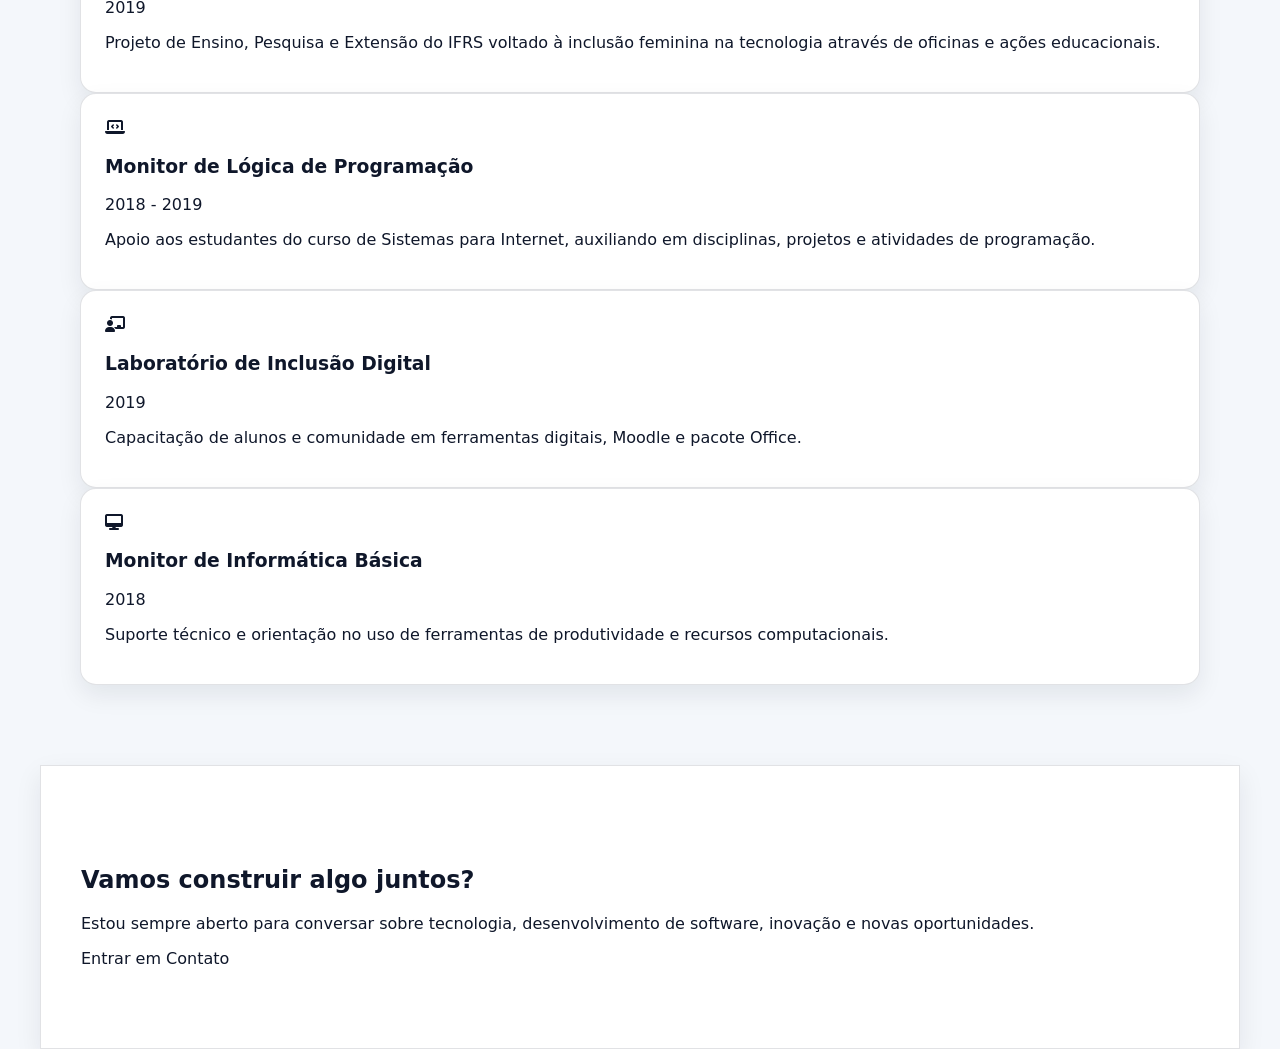
==== commit ce8a48ca: "about alterado" ====
--- a/about.html
+++ b/about.html
@@ -22,7 +22,7 @@
         src="./assets/images/profile.jpg"
         alt="Franco Wolff">
 
-    <div class="hero-content">
+    <div class="about-content">
 
         <h1>Franco Wolff</h1>
 
--- a/css/global.css
+++ b/css/global.css
@@ -1,5 +1,4 @@
 :root {
-  /* DARK (default) */
   --bg: #0b1220;
   --card: #111a2e;
 
@@ -10,36 +9,23 @@
   --accent: #7c5cff;
 
   --border: rgba(255, 255, 255, 0.08);
+
+  --shadow: 0 10px 30px rgba(0, 0, 0, 0.25);
 }
 
-/* 🌞 LIGHT MODE */
 [data-theme="light"] {
-  --bg: #f6f8fc;
+  --bg: #f4f7fb;
   --card: #ffffff;
 
-  --text: #0b1220;
-  --muted: #4b5563;
+  --text: #0f172a;
+  --muted: #5b6472;
 
-  --primary: #2563eb;
-  --accent: #7c5cff;
+  --primary: #1d4ed8;
+  --accent: #6d28d9;
 
   --border: rgba(15, 23, 42, 0.12);
-}
 
-/* AUTO: sistema do usuário */
-@media (prefers-color-scheme: light) {
-  :root:not([data-theme]) {
-    --bg: #f6f8fc;
-    --card: #ffffff;
-
-    --text: #0b1220;
-    --muted: #4b5563;
-
-    --primary: #2563eb;
-    --accent: #7c5cff;
-
-    --border: rgba(15, 23, 42, 0.12);
-  }
+  --shadow: 0 10px 25px rgba(15, 23, 42, 0.08);
 }
 
 * {
@@ -51,10 +37,9 @@
   font-family: ui-sans-serif, system-ui, -apple-system, Segoe UI, Roboto, Arial;
   background: var(--bg);
   color: var(--text);
-  transition: background 0.3s ease, color 0.3s ease;
+  transition: background 0.35s ease, color 0.35s ease;
 }
 
-/* LINKS */
 a {
   color: var(--text);
   text-decoration: none;
@@ -65,17 +50,15 @@
   color: var(--primary);
 }
 
-/* NAVBAR */
 .navbar {
   display: flex;
   justify-content: space-between;
   align-items: center;
   padding: 18px 40px;
   background: var(--card);
-  backdrop-filter: blur(10px);
+  border-bottom: 1px solid var(--border);
   position: sticky;
   top: 0;
-  border-bottom: 1px solid var(--border);
   z-index: 100;
 }
 
@@ -85,7 +68,6 @@
   letter-spacing: 2px;
 }
 
-/* NAV LINKS */
 nav {
   display: flex;
   align-items: center;
@@ -97,13 +79,18 @@
   align-items: center;
   gap: 6px;
   padding: 8px 10px;
+  border-radius: 8px;
+  transition: 0.2s;
+}
+
+nav a:hover {
+  background: rgba(79, 140, 255, 0.08);
 }
 
 nav i {
   color: var(--primary);
 }
 
-/* BOTÃO THEME */
 .theme-toggle {
   background: transparent;
   border: 1px solid var(--border);
@@ -118,20 +105,24 @@
 .theme-toggle:hover {
   border-color: var(--primary);
   color: var(--primary);
+  background: rgba(79, 140, 255, 0.08);
 }
 
-/* BOTÕES */
 .btn {
   padding: 10px 18px;
   background: var(--primary);
-  color: white;
+  color: #ffffff; 
   border-radius: 12px;
+
   display: inline-flex;
   align-items: center;
   gap: 8px;
+
   font-weight: 500;
   transition: 0.25s;
+
   border: 1px solid transparent;
+  box-shadow: var(--shadow);
 }
 
 .btn:hover {
@@ -142,35 +133,36 @@
 .btn.secondary {
   background: transparent;
   border: 1px solid var(--border);
+  box-shadow: none;
+  color: var(--text);
 }
 
 .btn.secondary:hover {
   border-color: var(--primary);
   color: var(--primary);
+  background: rgba(79, 140, 255, 0.08);
 }
 
-/* CARDS */
 .card {
   background: var(--card);
   border: 1px solid var(--border);
   border-radius: 16px;
   padding: 20px;
   transition: 0.25s;
+  box-shadow: var(--shadow);
 }
 
 .card:hover {
-  transform: translateY(-5px);
+  transform: translateY(-6px);
   border-color: var(--primary);
 }
 
-/* SEÇÕES */
 section {
   max-width: 1200px;
   margin: 0 auto;
   padding: 80px 40px;
 }
 
-/* RESPONSIVO */
 @media (max-width: 768px) {
   .navbar {
     flex-direction: column;
--- a/css/about.css
+++ b/css/about.css
@@ -1,332 +1,125 @@
 .about-hero {
-    max-width: 1200px;
-    margin: 80px auto 40px;
-    padding: 0 40px;
+  max-width: 1200px;
+  margin: 80px auto 40px;
+  padding: 0 40px;
 
-    display: flex;
-    align-items: center;
-    gap: 50px;
+  display: flex;
+  align-items: center;
+  gap: 50px;
 }
 
 .about-hero img {
-    width: 220px;
-    height: 220px;
-
-    border-radius: 50%;
-
-    object-fit: cover;
-
-    border: 4px solid var(--primary);
-
-    box-shadow: 0 10px 30px rgba(0,0,0,.25);
+  width: 220px;
+  height: 220px;
+  border-radius: 50%;
+  object-fit: cover;
+  border: 4px solid var(--primary);
+  box-shadow: var(--shadow);
 }
 
-.hero-content h1 {
-    font-size: 3rem;
-    margin-bottom: 10px;
+.about-content h1 {
+  font-size: 3rem;
+  margin-bottom: 10px;
 }
 
-.hero-content h2 {
-    color: var(--primary);
-    font-size: 1.4rem;
-    margin-bottom: 20px;
+.about-content h2 {
+  color: var(--primary);
+  font-size: 1.4rem;
+  margin-bottom: 20px;
 }
 
-.hero-content p {
-    color: var(--muted);
-    line-height: 1.8;
-    max-width: 700px;
+.about-content p {
+  color: var(--muted);
+  line-height: 1.8;
+  max-width: 700px;
 }
 
-.about {
-    max-width: 1200px;
-    margin: 0 auto;
-    padding: 40px;
+.metric-card,
+.highlight-card {
+  background: var(--card);
+  border: 1px solid var(--border);
+  border-radius: 16px;
+  padding: 24px;
+  box-shadow: var(--shadow);
+  transition: 0.25s;
 }
 
-.about h2 {
-    margin-bottom: 24px;
-    font-size: 2rem;
+.metric-card:hover,
+.highlight-card:hover {
+  transform: translateY(-6px);
+  border-color: var(--primary);
 }
 
-.hero-description {
-    color: var(--muted);
-    line-height: 1.8;
-    margin-bottom: 18px;
-    max-width: 900px;
+.skills-grid {
+  display: flex;
+  flex-wrap: wrap;
+  gap: 12px;
+  justify-content: center;
+}
+
+.skills-grid span {
+  padding: 10px 18px;
+  border-radius: 999px;
+
+  background: rgba(29, 78, 216, 0.08);
+  border: 1px solid rgba(29, 78, 216, 0.2);
+
+  color: var(--primary);
+  font-weight: 500;
+
+  white-space: nowrap;
+  display: inline-flex;
+  align-items: center;
+}
+
+.timeline-item {
+  border-left: 3px solid var(--primary);
+  padding-left: 24px;
+  margin-bottom: 40px;
+}
+
+.timeline-item::before {
+  content: "";
+  position: absolute;
+  left: -8px;
+  top: 5px;
+  width: 14px;
+  height: 14px;
+  border-radius: 50%;
+  background: var(--primary);
+}
+
+.about-cta {
+  background: var(--card);
+  border: 1px solid var(--border);
+  box-shadow: var(--shadow);
 }
 
 .metrics {
-    max-width: 1200px;
-    margin: 20px auto 80px;
-    padding: 0 40px;
-
-    display: grid;
-    grid-template-columns: repeat(auto-fit, minmax(220px, 1fr));
-    gap: 20px;
+  display: grid;
+  grid-template-columns: repeat(4, 1fr);
+  gap: 20px;
+  margin: 80px auto;
+  padding: 0 40px;
 }
 
 .metric-card {
-    background: var(--card);
-    border: 1px solid var(--border);
-
-    border-radius: 16px;
-
-    padding: 28px;
-
-    text-align: center;
-
-    transition: .25s;
+  text-align: center;
 }
 
-.metric-card:hover {
-    transform: translateY(-5px);
-    border-color: var(--primary);
-}
-
-.metric-card h3 {
-    color: var(--primary);
-    font-size: 2rem;
-    margin-bottom: 10px;
-}
-
-.metric-card p {
-    color: var(--muted);
-}
-
-.skills {
-    max-width: 1200px;
-    margin: 80px auto;
-    padding: 0 40px;
-}
-
-.skills h2 {
-    margin-bottom: 30px;
-}
-
-.skills-grid {
-    display: flex;
-    flex-wrap: wrap;
-    gap: 14px;
-}
-
-.skills-grid span {
-    padding: 10px 18px;
-
-    border-radius: 999px;
-
-    background: rgba(59,130,246,.15);
-
-    border: 1px solid rgba(59,130,246,.3);
-
-    color: var(--primary);
-
-    font-size: .95rem;
-    font-weight: 500;
-}
-
-.career {
-    max-width: 1200px;
-    margin: 80px auto;
-    padding: 0 40px;
-}
-
-.career h2 {
-    margin-bottom: 30px;
-}
-
-.highlights {
-    max-width: 1200px;
-    margin: 80px auto;
-    padding: 0 40px;
-}
-
-.highlights h2 {
-    margin-bottom: 30px;
-    font-size: 2rem;
-}
-
-.highlights-grid {
-    display: grid;
-    grid-template-columns: repeat(auto-fit, minmax(280px, 1fr));
-    gap: 20px;
-}
-
-.highlight-card {
-    background: var(--card);
-
-    border: 1px solid var(--border);
-
-    border-radius: 16px;
-
-    padding: 24px;
-
-    transition: .25s;
-}
-
-.highlight-card:hover {
-    transform: translateY(-5px);
-    border-color: var(--primary);
-}
-
-.highlight-card i {
-    font-size: 2rem;
-    color: var(--primary);
-    margin-bottom: 16px;
-}
-
-.highlight-card h3 {
-    margin-bottom: 8px;
-}
-
-.highlight-card span {
-    display: block;
-
-    color: var(--muted);
-
-    margin-bottom: 12px;
-
-    font-size: .9rem;
-}
-
-.highlight-card p {
-    color: var(--muted);
-    line-height: 1.7;
-}
-
-.timeline {
-    max-width: 1200px;
-    margin: 80px auto;
-    padding: 0 40px;
-}
-
-.timeline h2 {
-    margin-bottom: 40px;
-}
-
-.timeline-item {
-    position: relative;
-
-    border-left: 3px solid var(--primary);
-
-    padding-left: 24px;
-
-    margin-bottom: 40px;
-}
-
-.timeline-item::before {
-    content: "";
-
-    position: absolute;
-
-    left: -8px;
-    top: 5px;
-
-    width: 14px;
-    height: 14px;
-
-    border-radius: 50%;
-
-    background: var(--primary);
-}
-
-.timeline-item span {
-    display: block;
-
-    color: var(--muted);
-
-    margin-bottom: 8px;
-
-    font-size: .95rem;
-}
-
-.timeline-item h3 {
-    font-size: 1.1rem;
-    line-height: 1.5;
-}
-
-.about-cta {
-    max-width: 900px;
-
-    margin: 120px auto 80px;
-
-    padding: 60px 40px;
-
-    text-align: center;
-
-    background: var(--card);
-
-    border: 1px solid var(--border);
-
-    border-radius: 24px;
-}
-
-.about-cta h2 {
-    margin-bottom: 20px;
-}
-
-.about-cta p {
-    color: var(--muted);
-    line-height: 1.8;
-}
-
-.cta-button {
-    display: inline-block;
-
-    margin-top: 30px;
-
-    padding: 14px 28px;
-
-    border-radius: 12px;
-
-    background: var(--primary);
-
-    color: #fff;
-
-    text-decoration: none;
-
-    font-weight: 600;
-
-    transition: .25s;
-}
-
-.cta-button:hover {
-    transform: translateY(-3px);
-    opacity: .9;
+@media (max-width: 900px) {
+  .metrics {
+    grid-template-columns: repeat(2, 1fr);
+  }
 }
 
 @media (max-width: 768px) {
+  .about-hero {
+    flex-direction: column;
+    text-align: center;
+  }
 
-    .about-hero {
-        flex-direction: column;
-        text-align: center;
-
-        padding: 0 20px;
-    }
-
-    .about-hero img {
-        width: 180px;
-        height: 180px;
-    }
-
-    .hero-content h1 {
-        font-size: 2.3rem;
-    }
-
-    .about,
-    .skills,
-    .career,
-    .timeline,
-    .highlights {
-        padding: 0 20px;
-    }
-
-    .metrics {
-        padding: 0 20px;
-    }
-
-    .about-cta {
-        margin: 80px 20px;
-        padding: 40px 24px;
-    }
+  .metrics {
+    grid-template-columns: 1fr;
+  }
 }
